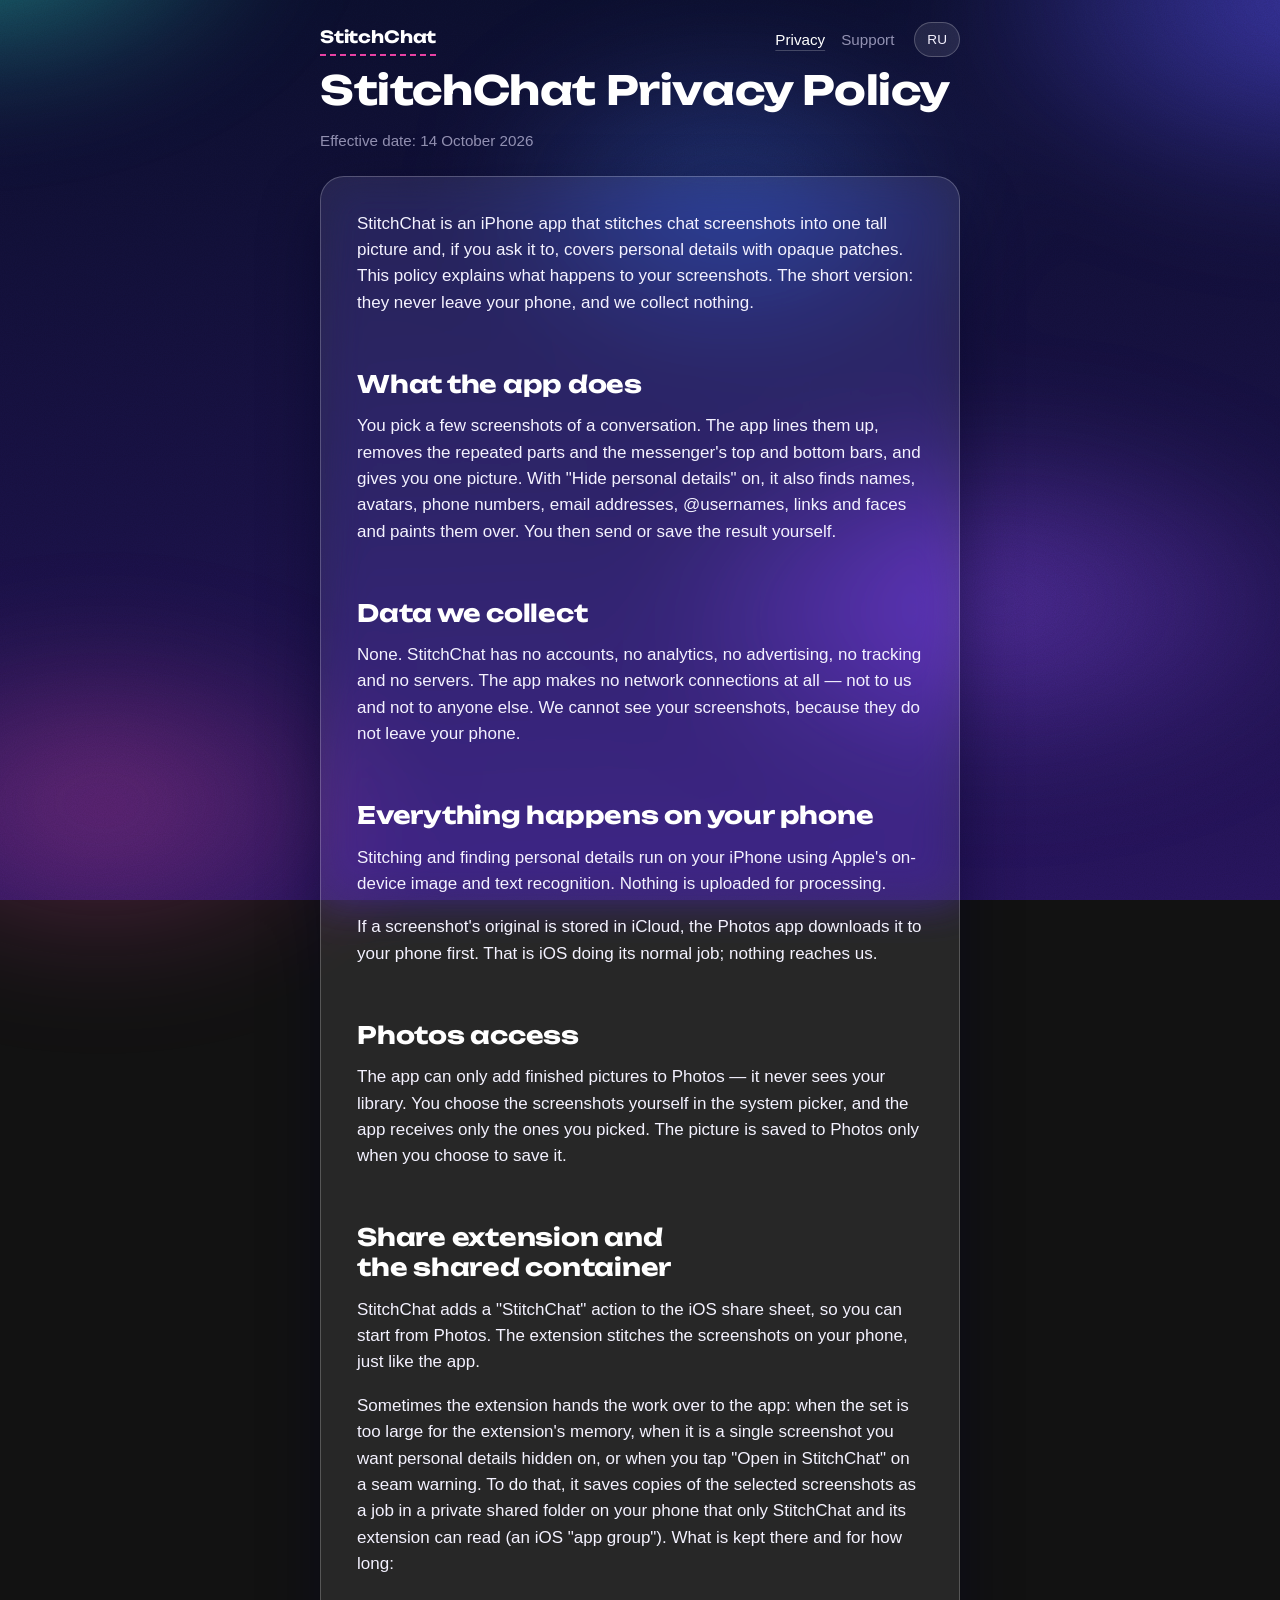
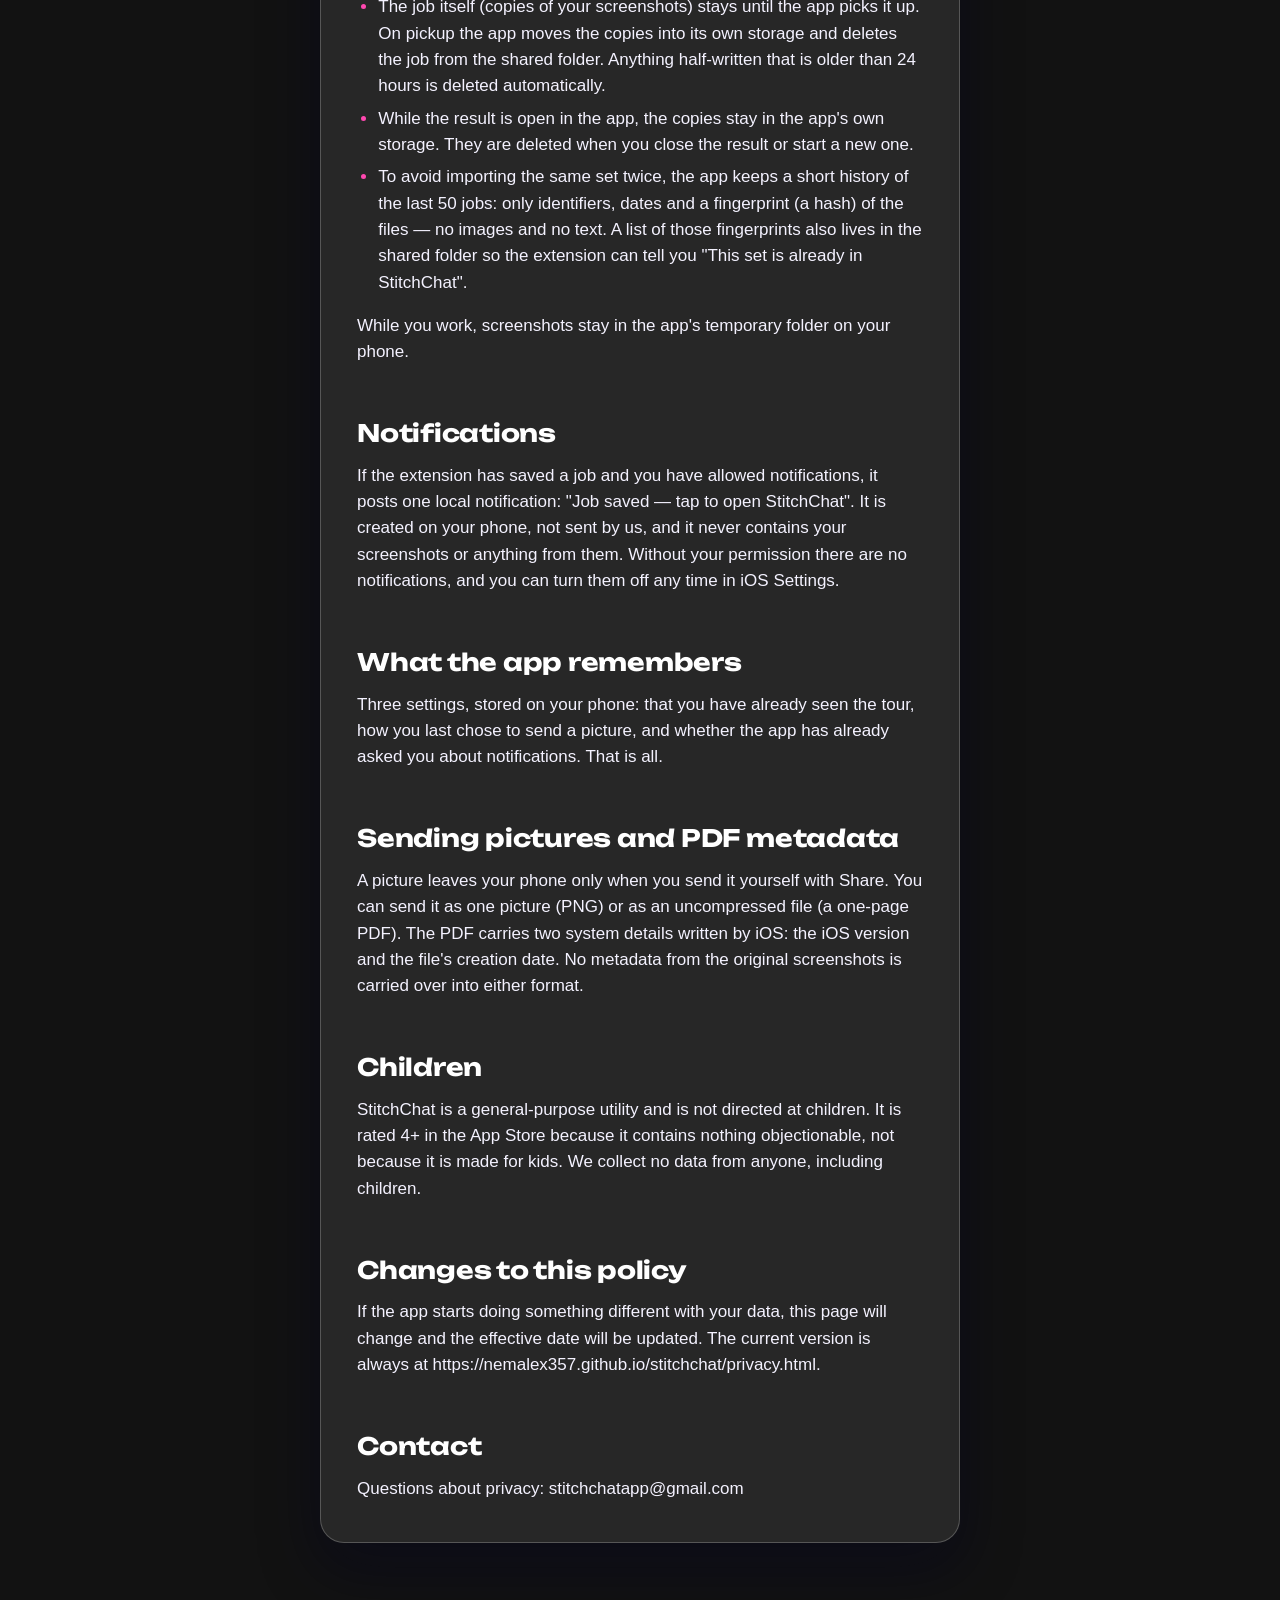
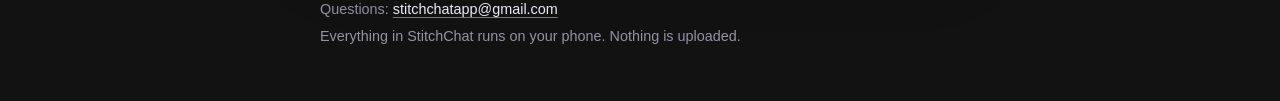
==== stitchchat/privacy.html @ 791479d6 "stitchchat: privacy and support (14 October 2026)" ====
<!doctype html>
<html lang="en">
<head>
<meta charset="utf-8">
<meta name="viewport" content="width=device-width, initial-scale=1">
<title>StitchChat Privacy Policy</title>
<meta name="description" content="StitchChat privacy policy: screenshots never leave your phone, and the app collects no data.">
<link rel="preconnect" href="https://fonts.googleapis.com">
<link rel="preconnect" href="https://fonts.gstatic.com" crossorigin>
<link href="https://fonts.googleapis.com/css2?family=Unbounded:wght@700&display=swap" rel="stylesheet">
<link rel="stylesheet" href="style.css">
<link rel="alternate" hreflang="ru" href="privacy.ru.html">
</head>
<body>
<div class="wrap">
<header class="top">
<a class="wordmark" href="index.html">StitchChat</a>
<nav class="nav" aria-label="Site"><a href="privacy.html" aria-current="page">Privacy</a><a href="support.html">Support</a></nav>
<a class="lang" href="privacy.ru.html" lang="ru" title="Русская версия">RU</a>
</header>
<main>
<h1>StitchChat Privacy Policy</h1>
<p class="meta">Effective date: 14 October 2026</p>
<article class="panel">
<p>StitchChat is an iPhone app that stitches chat screenshots into one tall picture and, if you ask it to, covers personal details with opaque patches. This policy explains what happens to your screenshots. The short version: they never leave your phone, and we collect nothing.</p>
<h2>What the app does</h2>
<p>You pick a few screenshots of a conversation. The app lines them up, removes the repeated parts and the messenger's top and bottom bars, and gives you one picture. With "Hide personal details" on, it also finds names, avatars, phone numbers, email addresses, @usernames, links and faces and paints them over. You then send or save the result yourself.</p>
<h2>Data we collect</h2>
<p>None. StitchChat has no accounts, no analytics, no advertising, no tracking and no servers. The app makes no network connections at all — not to us and not to anyone else. We cannot see your screenshots, because they do not leave your phone.</p>
<h2>Everything happens on your phone</h2>
<p>Stitching and finding personal details run on your iPhone using Apple's on-device image and text recognition. Nothing is uploaded for processing.</p>
<p>If a screenshot's original is stored in iCloud, the Photos app downloads it to your phone first. That is iOS doing its normal job; nothing reaches us.</p>
<h2>Photos access</h2>
<p>The app can only add finished pictures to Photos — it never sees your library. You choose the screenshots yourself in the system picker, and the app receives only the ones you picked. The picture is saved to Photos only when you choose to save it.</p>
<h2>Share extension and the shared container</h2>
<p>StitchChat adds a "StitchChat" action to the iOS share sheet, so you can start from Photos. The extension stitches the screenshots on your phone, just like the app.</p>
<p>Sometimes the extension hands the work over to the app: when the set is too large for the extension's memory, when it is a single screenshot you want personal details hidden on, or when you tap "Open in StitchChat" on a seam warning. To do that, it saves copies of the selected screenshots as a job in a private shared folder on your phone that only StitchChat and its extension can read (an iOS "app group"). What is kept there and for how long:</p>
<ul><li>The job itself (copies of your screenshots) stays until the app picks it up. On pickup the app moves the copies into its own storage and deletes the job from the shared folder. Anything half-written that is older than 24 hours is deleted automatically.</li><li>While the result is open in the app, the copies stay in the app's own storage. They are deleted when you close the result or start a new one.</li><li>To avoid importing the same set twice, the app keeps a short history of the last 50 jobs: only identifiers, dates and a fingerprint (a hash) of the files — no images and no text. A list of those fingerprints also lives in the shared folder so the extension can tell you "This set is already in StitchChat".</li></ul>
<p>While you work, screenshots stay in the app's temporary folder on your phone.</p>
<h2>Notifications</h2>
<p>If the extension has saved a job and you have allowed notifications, it posts one local notification: "Job saved — tap to open StitchChat". It is created on your phone, not sent by us, and it never contains your screenshots or anything from them. Without your permission there are no notifications, and you can turn them off any time in iOS Settings.</p>
<h2>What the app remembers</h2>
<p>Three settings, stored on your phone: that you have already seen the tour, how you last chose to send a picture, and whether the app has already asked you about notifications. That is all.</p>
<h2>Sending pictures and PDF metadata</h2>
<p>A picture leaves your phone only when you send it yourself with Share. You can send it as one picture (PNG) or as an uncompressed file (a one-page PDF). The PDF carries two system details written by iOS: the iOS version and the file's creation date. No metadata from the original screenshots is carried over into either format.</p>
<h2>Children</h2>
<p>StitchChat is a general-purpose utility and is not directed at children. It is rated 4+ in the App Store because it contains nothing objectionable, not because it is made for kids. We collect no data from anyone, including children.</p>
<h2>Changes to this policy</h2>
<p>If the app starts doing something different with your data, this page will change and the effective date will be updated. The current version is always at https://nemalex357.github.io/stitchchat/privacy.html.</p>
<h2>Contact</h2>
<p>Questions about privacy: stitchchatapp@gmail.com</p>
</article>
</main>
<footer><p>Questions: <a href="mailto:stitchchatapp@gmail.com">stitchchatapp@gmail.com</a></p><p>Everything in StitchChat runs on your phone. Nothing is uploaded.</p></footer>
</div>
</body>
</html>
---- stitchchat/style.css ----
/* StitchChat — site styles. Passport: docs/design/brand.md («Аврора»). No scripts, no requests except Google Fonts. */
:root {
  --sky-0: #0B0E2B;
  --sky-1: #171040;
  --sky-2: #251357;
  --ink: #F4F2FF;
  --ink-2: rgba(228, 224, 255, .62);
  --title: #FFFFFF;
  --cream: #FFF4EE;
  --cream-ink: #43217A;
  --stitch: #FF48B0;
  --glass: rgba(255, 255, 255, .09);
  --glass-edge: rgba(255, 255, 255, .22);
  --r-dock: 24px;
  --r-button: 17px;
  --gutter: 16px;
  --measure: 42rem;
  color-scheme: dark;
}

* { box-sizing: border-box; }

html { -webkit-text-size-adjust: 100%; }

body {
  margin: 0;
  min-height: 100vh;
  background: linear-gradient(178deg, var(--sky-0) 0%, var(--sky-1) 55%, var(--sky-2) 100%) fixed;
  color: var(--ink);
  font-family: -apple-system, BlinkMacSystemFont, "SF Pro Text", "Helvetica Neue", Helvetica, Arial, sans-serif;
  font-size: 1.0625rem;
  line-height: 1.55;
  overflow-x: hidden;
  position: relative;
  -webkit-font-smoothing: antialiased;
}

/* Aurora: blurred glows and film grain behind everything. Static — nothing animates. */
body::before {
  content: "";
  position: fixed;
  inset: -20vh -20vw;
  z-index: -2;
  pointer-events: none;
  background:
    radial-gradient(38vw 30vh at 12% 8%,  rgba(45, 212, 191, .55), transparent 70%),
    radial-gradient(44vw 36vh at 88% 14%, rgba(94, 84, 255, .55), transparent 70%),
    radial-gradient(40vw 30vh at 70% 62%, rgba(150, 80, 255, .40), transparent 70%),
    radial-gradient(34vw 28vh at 20% 78%, rgba(240, 80, 180, .32), transparent 70%),
    radial-gradient(30vw 26vh at 55% 30%, rgba(70, 130, 255, .32), transparent 70%);
  filter: blur(52px);
}
body::after {
  content: "";
  position: fixed;
  inset: 0;
  z-index: -1;
  pointer-events: none;
  opacity: .16;
  mix-blend-mode: overlay;
  background-image: url("data:image/svg+xml;utf8,<svg xmlns='http://www.w3.org/2000/svg' width='160' height='160'><filter id='n'><feTurbulence type='fractalNoise' baseFrequency='.9' numOctaves='2' stitchTiles='stitch'/><feColorMatrix values='0 0 0 0 1 0 0 0 0 1 0 0 0 0 1 0 0 0 .9 0'/></filter><rect width='160' height='160' filter='url(%23n)'/></svg>");
  background-size: 160px 160px;
}

a { color: var(--cream); text-decoration-color: rgba(255, 244, 238, .45); text-underline-offset: .18em; }
a:hover { text-decoration-color: var(--cream); }
a:focus-visible, .button:focus-visible {
  outline: 2px solid var(--cream);
  outline-offset: 3px;
  border-radius: 4px;
}

h1, h2, h3, .wordmark {
  font-family: "Unbounded", -apple-system, "SF Pro Display", Helvetica, Arial, sans-serif;
  font-weight: 700;
  color: var(--title);
  letter-spacing: -.01em;
  text-wrap: balance;
}
h1 { font-size: clamp(1.6rem, 1.1rem + 2.6vw, 2.5rem); line-height: 1.15; margin: 0 0 .5em; }
h2 { font-size: clamp(1.15rem, 1rem + 1vw, 1.5rem); line-height: 1.25; margin: 2.2em 0 .6em; }
h3 { font-size: 1.05rem; line-height: 1.3; margin: 1.8em 0 .5em; }
p, ul { margin: 0 0 1em; }
ul { padding-left: 1.25em; }
li { margin: .35em 0; }
li::marker { color: var(--stitch); }
code {
  font-family: "SF Mono", ui-monospace, Menlo, Consolas, monospace;
  font-size: .92em;
  background: var(--glass);
  border: 1px solid var(--glass-edge);
  border-radius: 6px;
  padding: .05em .35em;
}
strong { color: var(--title); }

.wrap {
  max-width: var(--measure);
  margin: 0 auto;
  padding: 0 var(--gutter);
}

/* Header: wordmark with the stitch, navigation, language link. */
.top {
  display: flex;
  flex-wrap: wrap;
  align-items: center;
  gap: 12px 20px;
  padding: 22px 0 10px;
}
.wordmark {
  font-size: 1.05rem;
  text-decoration: none;
  color: var(--title);
  position: relative;
  padding-bottom: 6px;
}
.wordmark::after {
  /* The stitch: a short dashed line in the patch colour — the only place fuchsia is used. */
  content: "";
  position: absolute;
  left: 0; right: 0; bottom: 0;
  border-top: 2px dashed var(--stitch);
  opacity: .9;
}
.nav { display: flex; gap: 16px; flex-wrap: wrap; margin-left: auto; }
.nav a { color: var(--ink-2); text-decoration: none; font-size: .95rem; }
.nav a:hover, .nav a[aria-current="page"] { color: var(--title); }
.nav a[aria-current="page"] { text-decoration: underline; text-decoration-color: var(--glass-edge); text-underline-offset: .3em; }
.lang {
  font-size: .85rem;
  color: var(--ink);
  text-decoration: none;
  padding: 6px 12px;
  border: 1px solid var(--glass-edge);
  background: var(--glass);
  border-radius: 999px;
}
.lang:hover { color: var(--title); border-color: rgba(255, 255, 255, .4); }

/* Content panel: glass under long small text (passport: no glow under text without glass). */
.panel {
  background: var(--glass);
  border: 1px solid var(--glass-edge);
  border-radius: var(--r-dock);
  padding: 22px 18px 26px;
  margin: 18px 0 40px;
  backdrop-filter: blur(22px) saturate(1.5);
  -webkit-backdrop-filter: blur(22px) saturate(1.5);
  box-shadow: 0 24px 60px rgba(5, 4, 30, .45);
}
@media (min-width: 600px) { .panel { padding: 34px 36px 40px; } }
.panel > :first-child { margin-top: 0; }
.panel > :last-child { margin-bottom: 0; }

.meta { color: var(--ink-2); font-size: .95rem; margin: -.25em 0 1.5em; }
.lede { font-size: 1.15rem; line-height: 1.5; color: var(--ink); }

/* Buttons: cream action, 54 pt, radius 17. */
.button {
  display: inline-flex;
  align-items: center;
  justify-content: center;
  min-height: 54px;
  padding: 0 26px;
  border-radius: var(--r-button);
  background: var(--cream);
  color: var(--cream-ink);
  font-weight: 600;
  text-decoration: none;
  transition: transform .15s ease;
}
.button:active { transform: scale(.96); }
.button.ghost {
  background: var(--glass);
  border: 1px solid var(--glass-edge);
  color: var(--ink);
}
.actions { display: flex; flex-wrap: wrap; gap: 12px; margin: 1.6em 0 0; }

/* Index page. */
.hero { padding: 56px 0 24px; }
.hero h1 { font-size: clamp(1.9rem, 1.2rem + 4vw, 3.2rem); margin-bottom: .45em; }
.hero p { font-size: 1.15rem; max-width: 34rem; }
.three { list-style: none; padding: 0; margin: 2.2em 0 0; display: grid; gap: 12px; }
.three li {
  margin: 0;
  padding: 16px 18px;
  background: var(--glass);
  border: 1px solid var(--glass-edge);
  border-radius: 18px;
  backdrop-filter: blur(20px) saturate(1.5);
  -webkit-backdrop-filter: blur(20px) saturate(1.5);
}
.three b { display: block; color: var(--title); margin-bottom: 2px; }
.store { margin-top: 2.4em; color: var(--ink-2); font-size: .95rem; }
.store .button { margin-right: 12px; }

footer {
  color: var(--ink-2);
  font-size: .9rem;
  padding: 10px 0 48px;
}
footer a { color: var(--ink); }
footer p { margin: .35em 0; }

@media (prefers-reduced-motion: reduce) {
  .button { transition: none; }
}
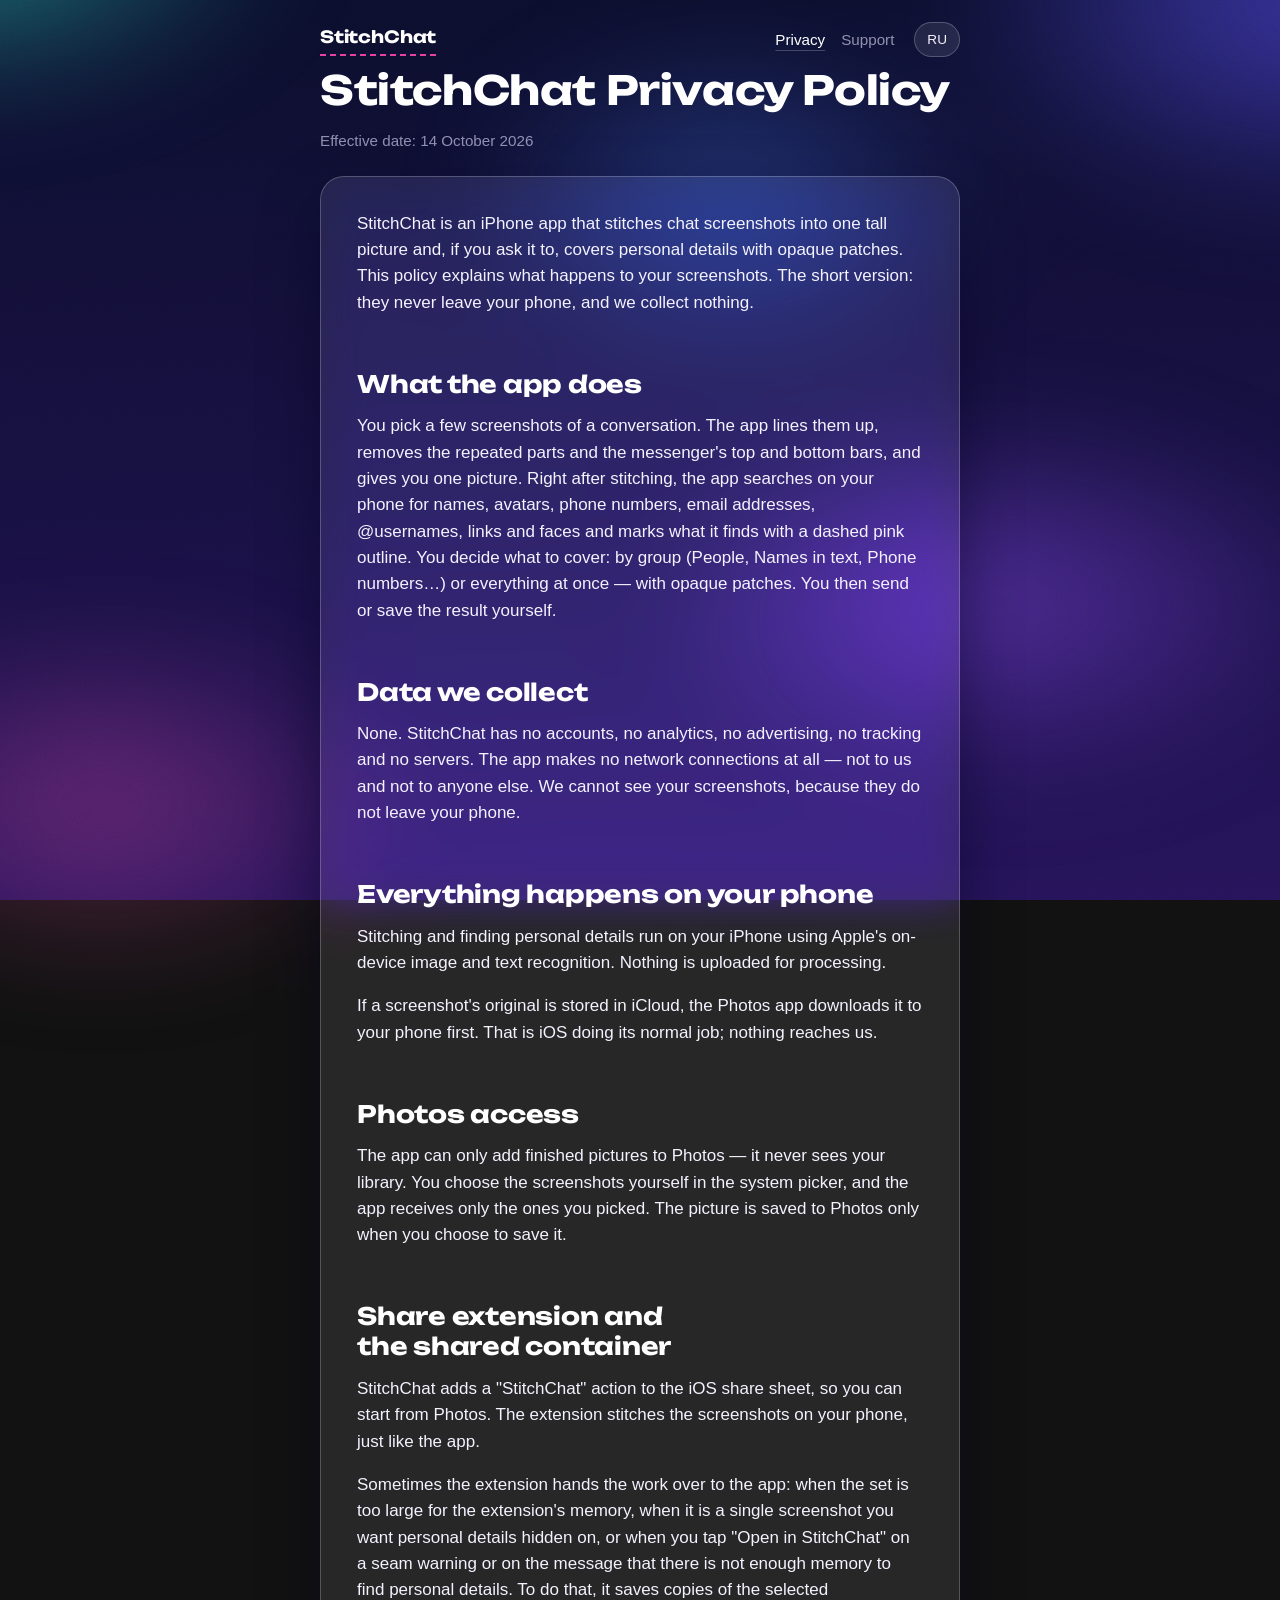
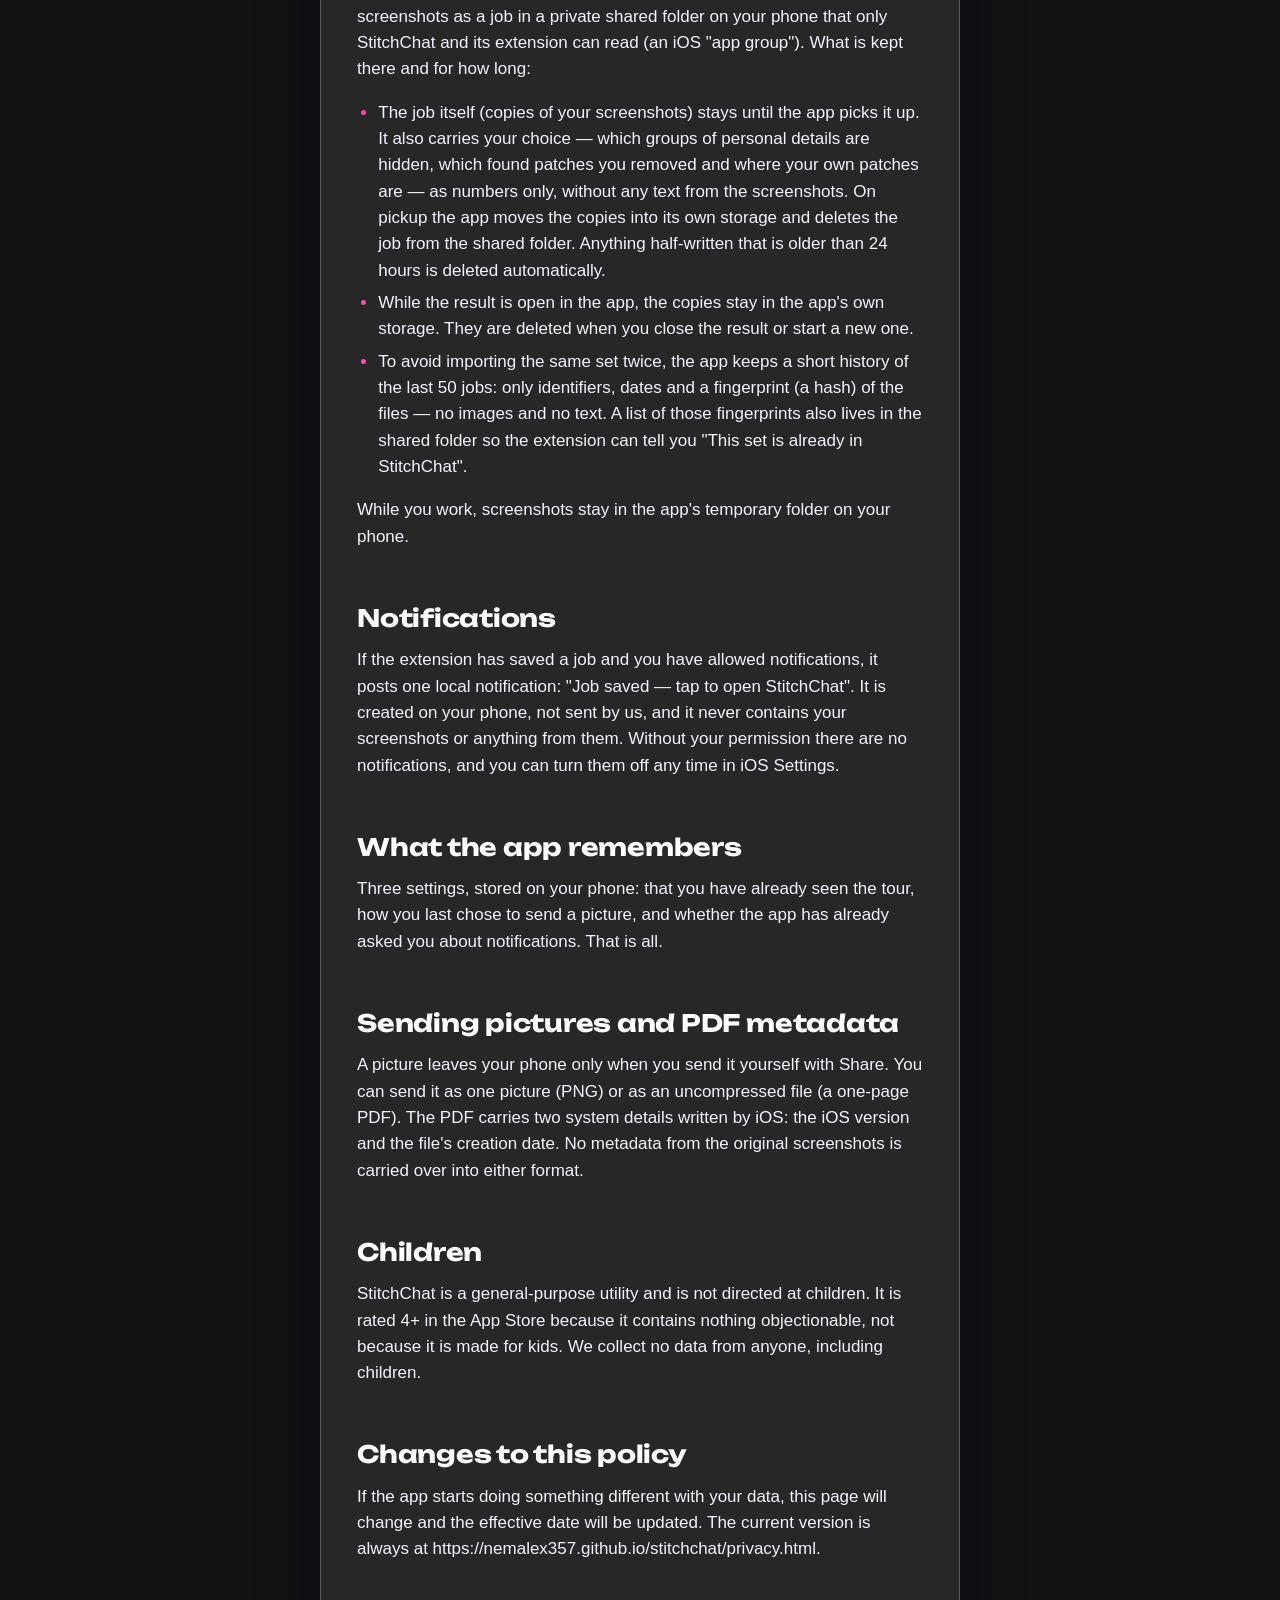
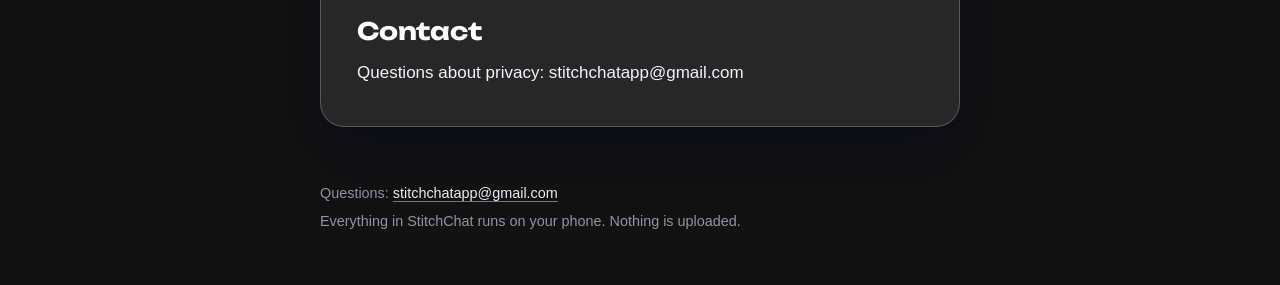
==== commit 7dfb846d: "stitchchat: privacy and support (14 October 2026)" ====
--- a/stitchchat/privacy.html
+++ b/stitchchat/privacy.html
@@ -24,7 +24,7 @@
 <article class="panel">
 <p>StitchChat is an iPhone app that stitches chat screenshots into one tall picture and, if you ask it to, covers personal details with opaque patches. This policy explains what happens to your screenshots. The short version: they never leave your phone, and we collect nothing.</p>
 <h2>What the app does</h2>
-<p>You pick a few screenshots of a conversation. The app lines them up, removes the repeated parts and the messenger's top and bottom bars, and gives you one picture. With "Hide personal details" on, it also finds names, avatars, phone numbers, email addresses, @usernames, links and faces and paints them over. You then send or save the result yourself.</p>
+<p>You pick a few screenshots of a conversation. The app lines them up, removes the repeated parts and the messenger's top and bottom bars, and gives you one picture. Right after stitching, the app searches on your phone for names, avatars, phone numbers, email addresses, @usernames, links and faces and marks what it finds with a dashed pink outline. You decide what to cover: by group (People, Names in text, Phone numbers…) or everything at once — with opaque patches. You then send or save the result yourself.</p>
 <h2>Data we collect</h2>
 <p>None. StitchChat has no accounts, no analytics, no advertising, no tracking and no servers. The app makes no network connections at all — not to us and not to anyone else. We cannot see your screenshots, because they do not leave your phone.</p>
 <h2>Everything happens on your phone</h2>
@@ -34,8 +34,8 @@
 <p>The app can only add finished pictures to Photos — it never sees your library. You choose the screenshots yourself in the system picker, and the app receives only the ones you picked. The picture is saved to Photos only when you choose to save it.</p>
 <h2>Share extension and the shared container</h2>
 <p>StitchChat adds a "StitchChat" action to the iOS share sheet, so you can start from Photos. The extension stitches the screenshots on your phone, just like the app.</p>
-<p>Sometimes the extension hands the work over to the app: when the set is too large for the extension's memory, when it is a single screenshot you want personal details hidden on, or when you tap "Open in StitchChat" on a seam warning. To do that, it saves copies of the selected screenshots as a job in a private shared folder on your phone that only StitchChat and its extension can read (an iOS "app group"). What is kept there and for how long:</p>
-<ul><li>The job itself (copies of your screenshots) stays until the app picks it up. On pickup the app moves the copies into its own storage and deletes the job from the shared folder. Anything half-written that is older than 24 hours is deleted automatically.</li><li>While the result is open in the app, the copies stay in the app's own storage. They are deleted when you close the result or start a new one.</li><li>To avoid importing the same set twice, the app keeps a short history of the last 50 jobs: only identifiers, dates and a fingerprint (a hash) of the files — no images and no text. A list of those fingerprints also lives in the shared folder so the extension can tell you "This set is already in StitchChat".</li></ul>
+<p>Sometimes the extension hands the work over to the app: when the set is too large for the extension's memory, when it is a single screenshot you want personal details hidden on, or when you tap "Open in StitchChat" on a seam warning or on the message that there is not enough memory to find personal details. To do that, it saves copies of the selected screenshots as a job in a private shared folder on your phone that only StitchChat and its extension can read (an iOS "app group"). What is kept there and for how long:</p>
+<ul><li>The job itself (copies of your screenshots) stays until the app picks it up. It also carries your choice — which groups of personal details are hidden, which found patches you removed and where your own patches are — as numbers only, without any text from the screenshots. On pickup the app moves the copies into its own storage and deletes the job from the shared folder. Anything half-written that is older than 24 hours is deleted automatically.</li><li>While the result is open in the app, the copies stay in the app's own storage. They are deleted when you close the result or start a new one.</li><li>To avoid importing the same set twice, the app keeps a short history of the last 50 jobs: only identifiers, dates and a fingerprint (a hash) of the files — no images and no text. A list of those fingerprints also lives in the shared folder so the extension can tell you "This set is already in StitchChat".</li></ul>
 <p>While you work, screenshots stay in the app's temporary folder on your phone.</p>
 <h2>Notifications</h2>
 <p>If the extension has saved a job and you have allowed notifications, it posts one local notification: "Job saved — tap to open StitchChat". It is created on your phone, not sent by us, and it never contains your screenshots or anything from them. Without your permission there are no notifications, and you can turn them off any time in iOS Settings.</p>
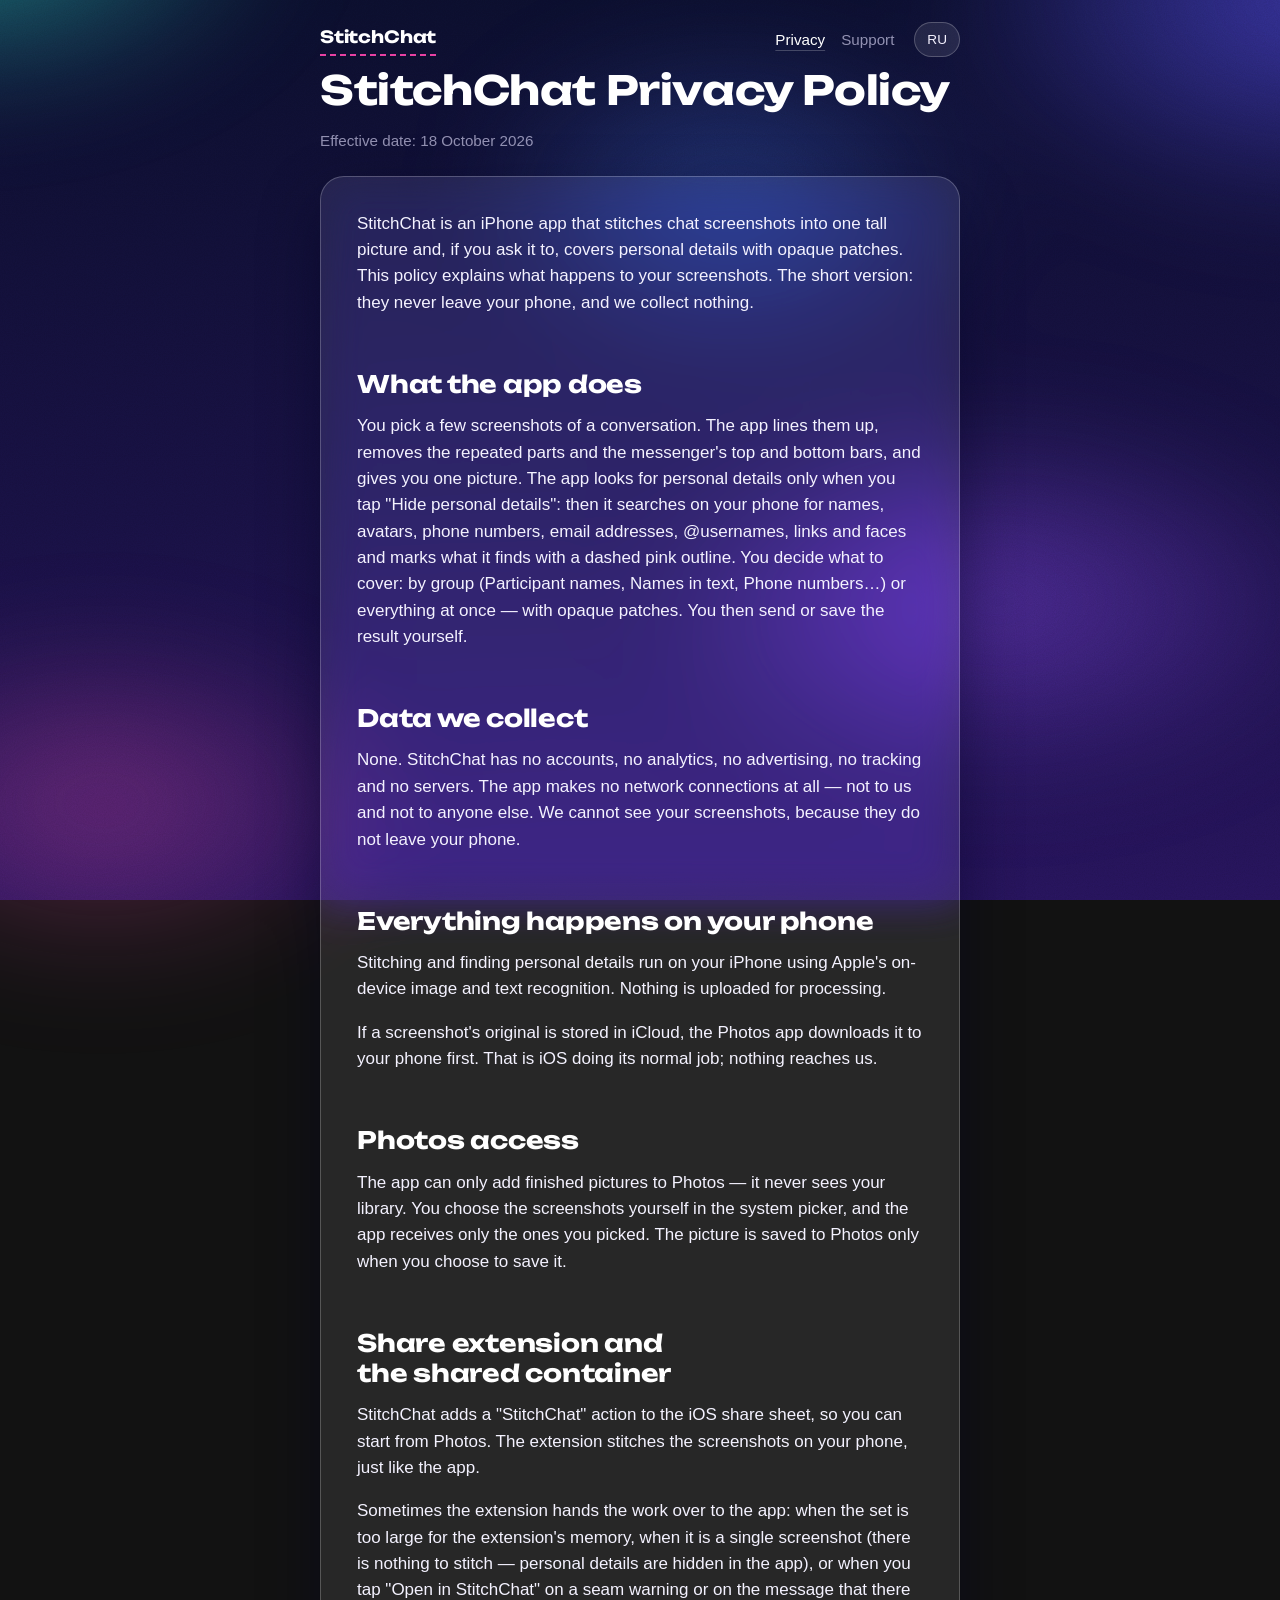
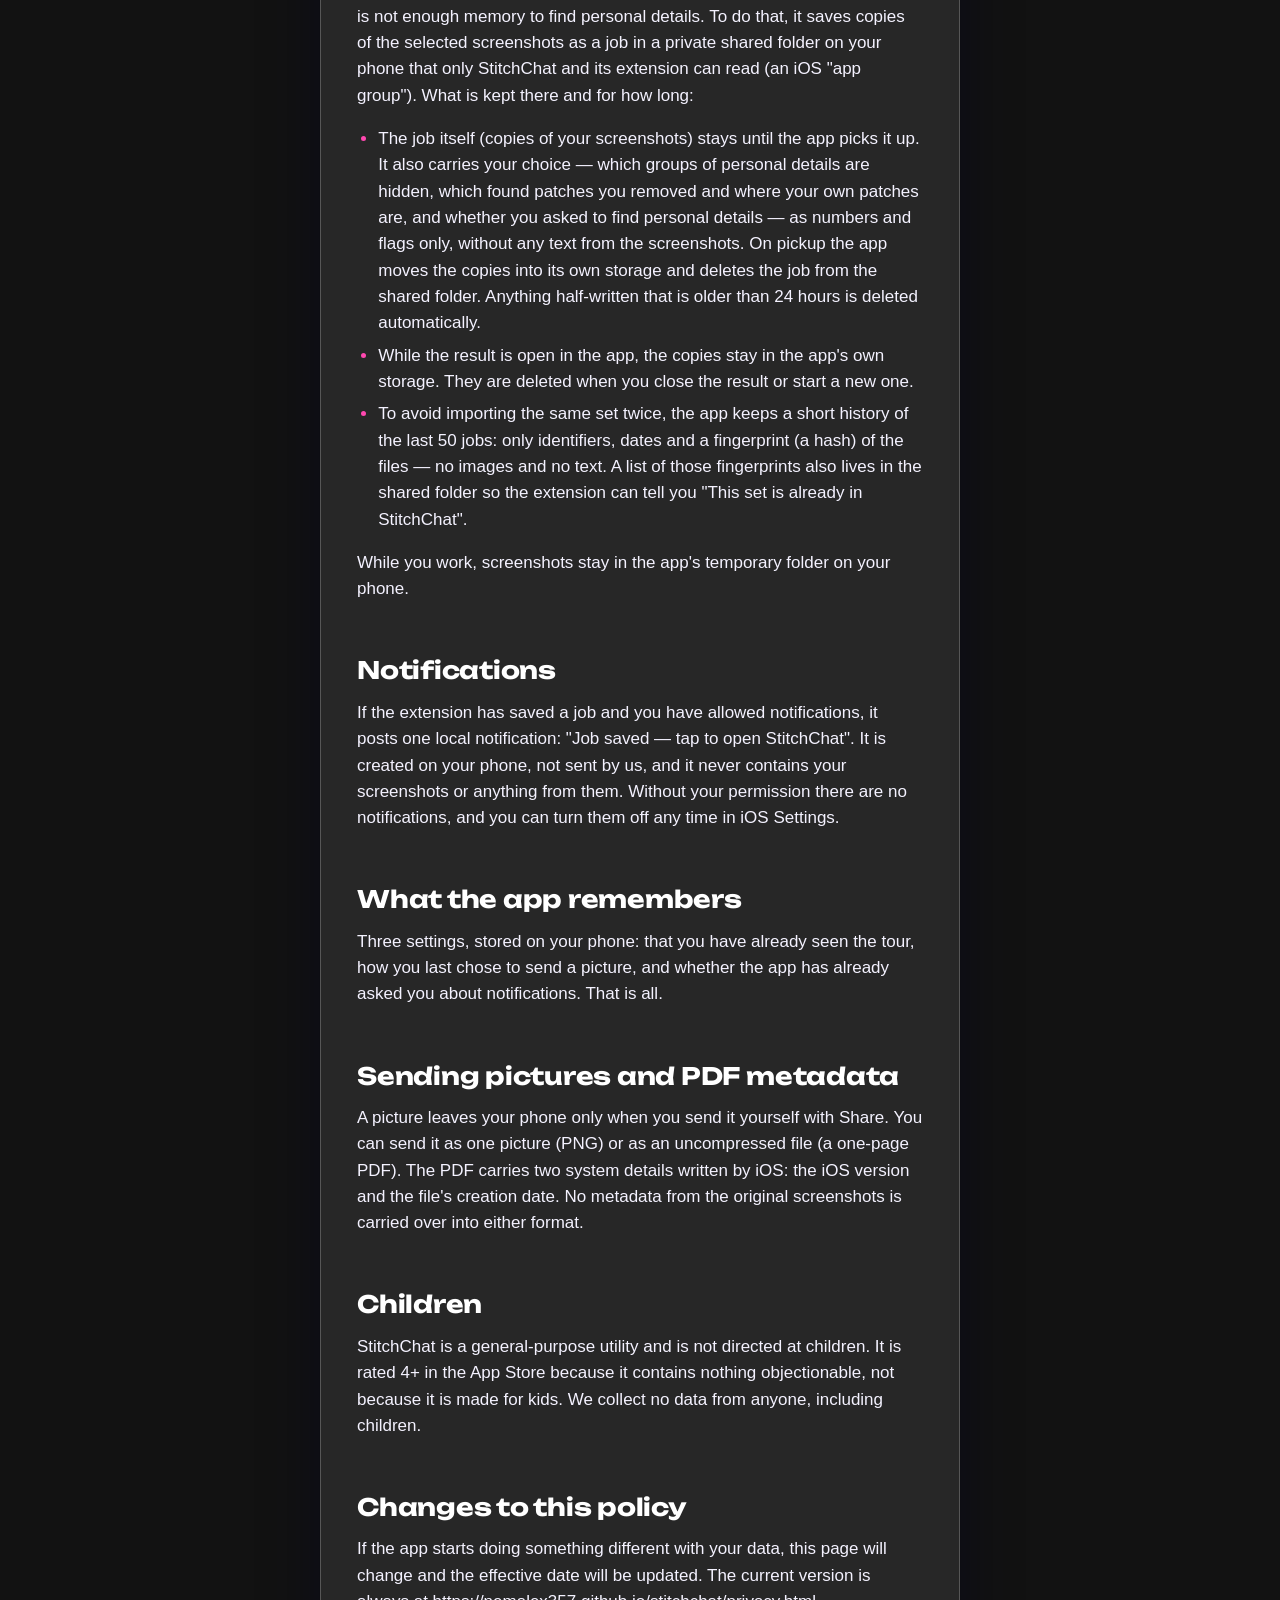
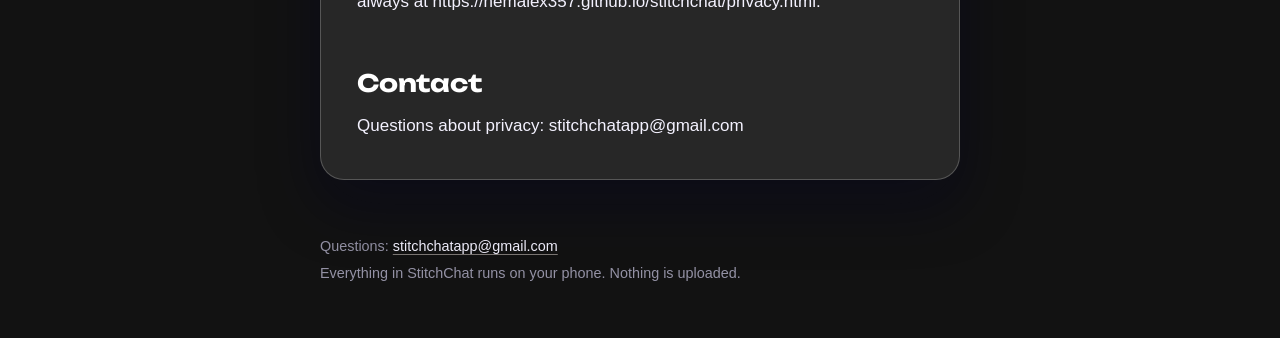
==== commit bb619cf3: "stitchchat: privacy and support (18 October 2026)" ====
--- a/stitchchat/privacy.html
+++ b/stitchchat/privacy.html
@@ -20,11 +20,11 @@
 </header>
 <main>
 <h1>StitchChat Privacy Policy</h1>
-<p class="meta">Effective date: 14 October 2026</p>
+<p class="meta">Effective date: 18 October 2026</p>
 <article class="panel">
 <p>StitchChat is an iPhone app that stitches chat screenshots into one tall picture and, if you ask it to, covers personal details with opaque patches. This policy explains what happens to your screenshots. The short version: they never leave your phone, and we collect nothing.</p>
 <h2>What the app does</h2>
-<p>You pick a few screenshots of a conversation. The app lines them up, removes the repeated parts and the messenger's top and bottom bars, and gives you one picture. Right after stitching, the app searches on your phone for names, avatars, phone numbers, email addresses, @usernames, links and faces and marks what it finds with a dashed pink outline. You decide what to cover: by group (People, Names in text, Phone numbers…) or everything at once — with opaque patches. You then send or save the result yourself.</p>
+<p>You pick a few screenshots of a conversation. The app lines them up, removes the repeated parts and the messenger's top and bottom bars, and gives you one picture. The app looks for personal details only when you tap "Hide personal details": then it searches on your phone for names, avatars, phone numbers, email addresses, @usernames, links and faces and marks what it finds with a dashed pink outline. You decide what to cover: by group (Participant names, Names in text, Phone numbers…) or everything at once — with opaque patches. You then send or save the result yourself.</p>
 <h2>Data we collect</h2>
 <p>None. StitchChat has no accounts, no analytics, no advertising, no tracking and no servers. The app makes no network connections at all — not to us and not to anyone else. We cannot see your screenshots, because they do not leave your phone.</p>
 <h2>Everything happens on your phone</h2>
@@ -34,8 +34,8 @@
 <p>The app can only add finished pictures to Photos — it never sees your library. You choose the screenshots yourself in the system picker, and the app receives only the ones you picked. The picture is saved to Photos only when you choose to save it.</p>
 <h2>Share extension and the shared container</h2>
 <p>StitchChat adds a "StitchChat" action to the iOS share sheet, so you can start from Photos. The extension stitches the screenshots on your phone, just like the app.</p>
-<p>Sometimes the extension hands the work over to the app: when the set is too large for the extension's memory, when it is a single screenshot you want personal details hidden on, or when you tap "Open in StitchChat" on a seam warning or on the message that there is not enough memory to find personal details. To do that, it saves copies of the selected screenshots as a job in a private shared folder on your phone that only StitchChat and its extension can read (an iOS "app group"). What is kept there and for how long:</p>
-<ul><li>The job itself (copies of your screenshots) stays until the app picks it up. It also carries your choice — which groups of personal details are hidden, which found patches you removed and where your own patches are — as numbers only, without any text from the screenshots. On pickup the app moves the copies into its own storage and deletes the job from the shared folder. Anything half-written that is older than 24 hours is deleted automatically.</li><li>While the result is open in the app, the copies stay in the app's own storage. They are deleted when you close the result or start a new one.</li><li>To avoid importing the same set twice, the app keeps a short history of the last 50 jobs: only identifiers, dates and a fingerprint (a hash) of the files — no images and no text. A list of those fingerprints also lives in the shared folder so the extension can tell you "This set is already in StitchChat".</li></ul>
+<p>Sometimes the extension hands the work over to the app: when the set is too large for the extension's memory, when it is a single screenshot (there is nothing to stitch — personal details are hidden in the app), or when you tap "Open in StitchChat" on a seam warning or on the message that there is not enough memory to find personal details. To do that, it saves copies of the selected screenshots as a job in a private shared folder on your phone that only StitchChat and its extension can read (an iOS "app group"). What is kept there and for how long:</p>
+<ul><li>The job itself (copies of your screenshots) stays until the app picks it up. It also carries your choice — which groups of personal details are hidden, which found patches you removed and where your own patches are, and whether you asked to find personal details — as numbers and flags only, without any text from the screenshots. On pickup the app moves the copies into its own storage and deletes the job from the shared folder. Anything half-written that is older than 24 hours is deleted automatically.</li><li>While the result is open in the app, the copies stay in the app's own storage. They are deleted when you close the result or start a new one.</li><li>To avoid importing the same set twice, the app keeps a short history of the last 50 jobs: only identifiers, dates and a fingerprint (a hash) of the files — no images and no text. A list of those fingerprints also lives in the shared folder so the extension can tell you "This set is already in StitchChat".</li></ul>
 <p>While you work, screenshots stay in the app's temporary folder on your phone.</p>
 <h2>Notifications</h2>
 <p>If the extension has saved a job and you have allowed notifications, it posts one local notification: "Job saved — tap to open StitchChat". It is created on your phone, not sent by us, and it never contains your screenshots or anything from them. Without your permission there are no notifications, and you can turn them off any time in iOS Settings.</p>
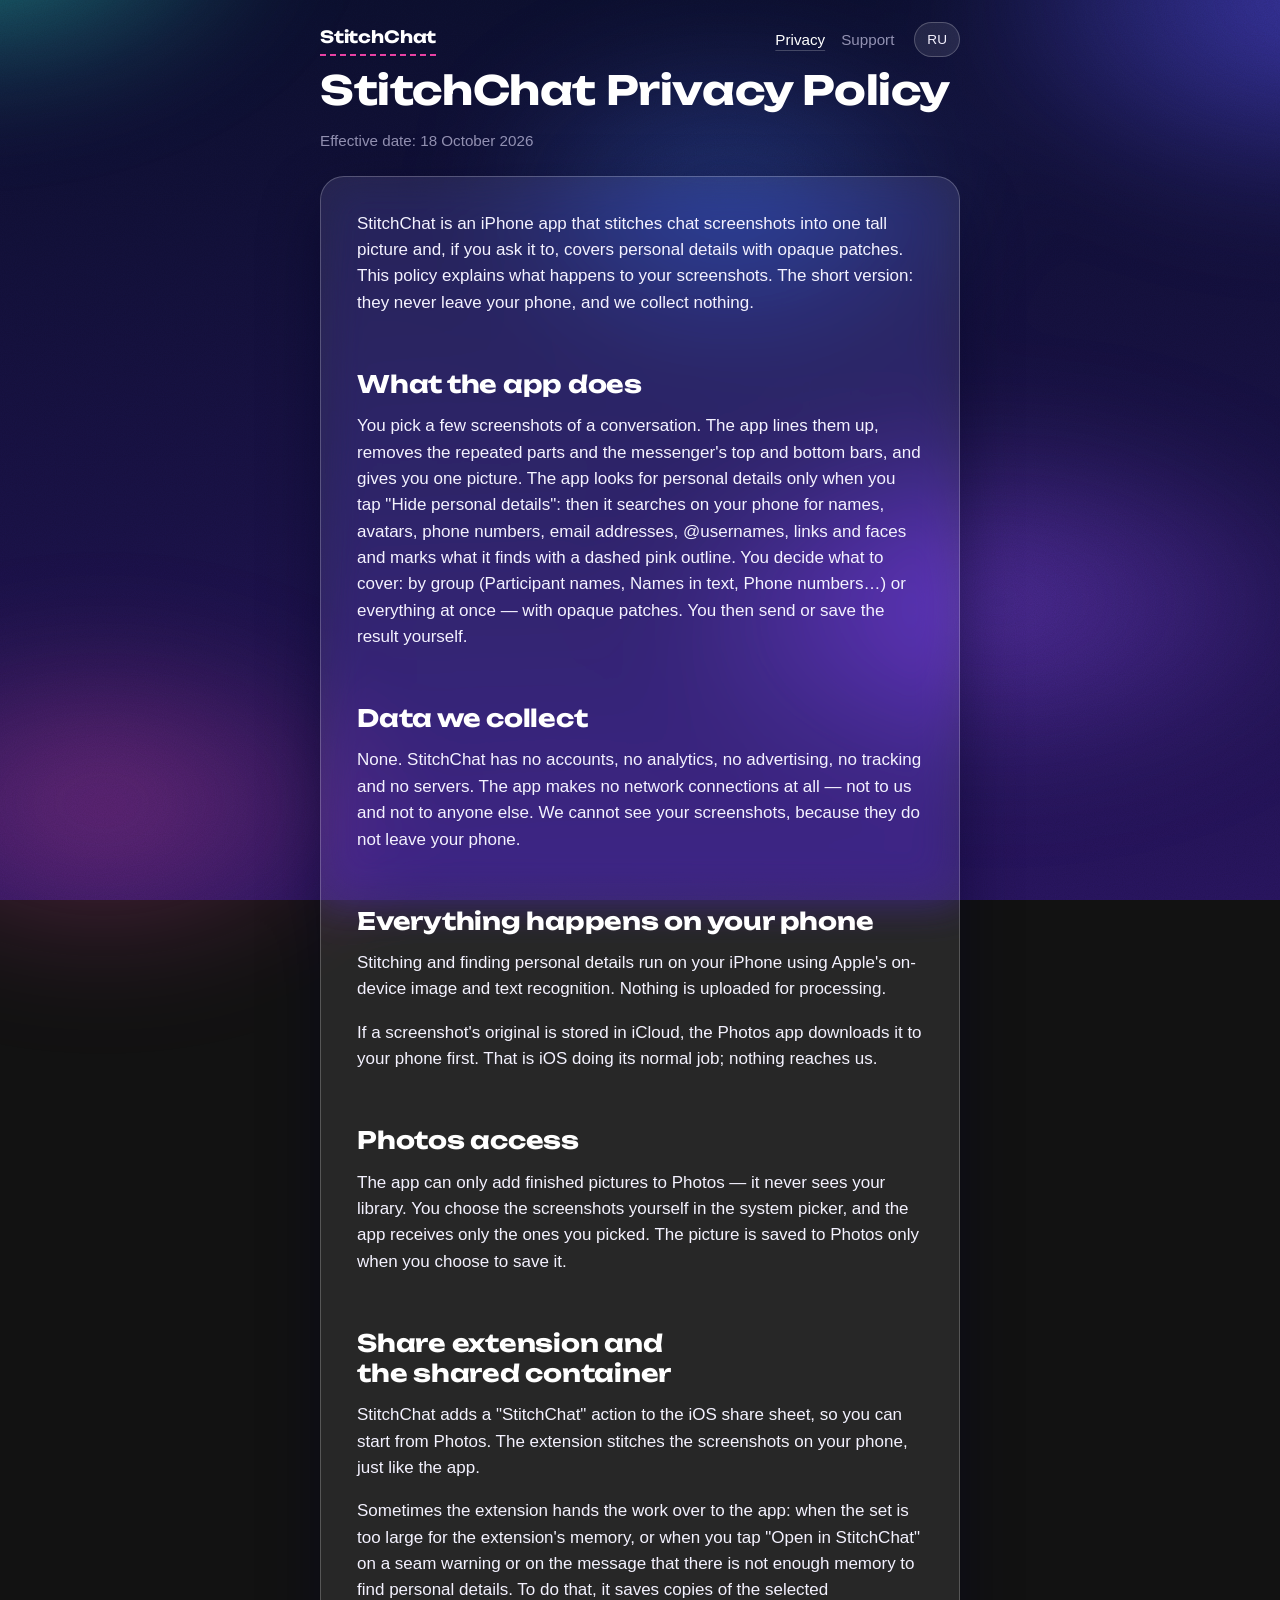
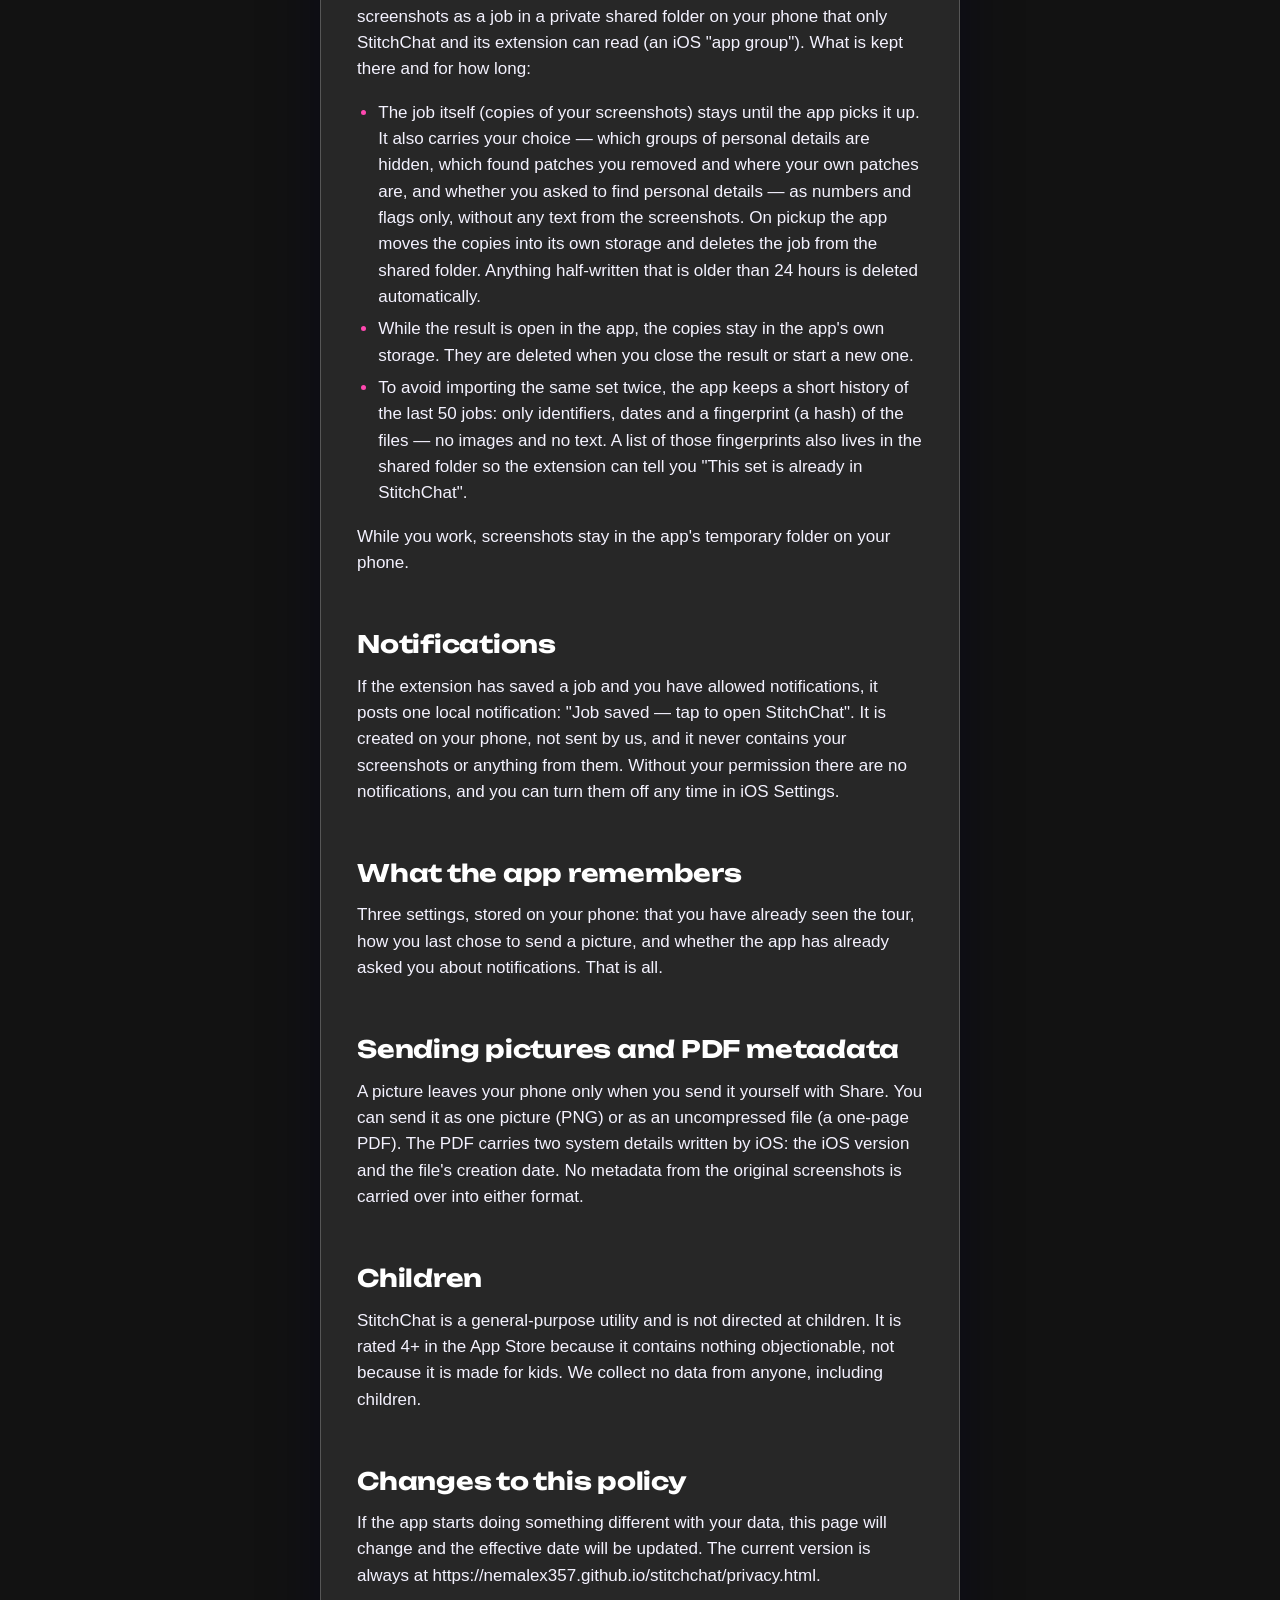
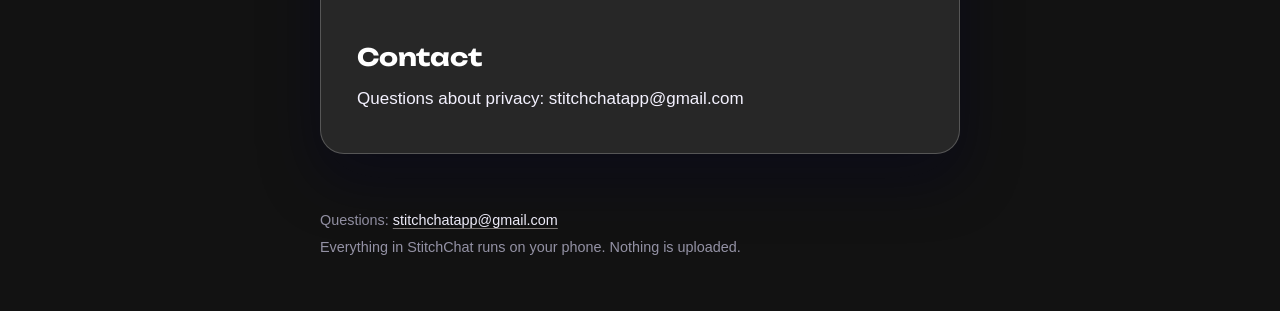
==== commit 4e1c67f3: "stitchchat: privacy and support (18 October 2026)" ====
--- a/stitchchat/privacy.html
+++ b/stitchchat/privacy.html
@@ -34,7 +34,7 @@
 <p>The app can only add finished pictures to Photos — it never sees your library. You choose the screenshots yourself in the system picker, and the app receives only the ones you picked. The picture is saved to Photos only when you choose to save it.</p>
 <h2>Share extension and the shared container</h2>
 <p>StitchChat adds a "StitchChat" action to the iOS share sheet, so you can start from Photos. The extension stitches the screenshots on your phone, just like the app.</p>
-<p>Sometimes the extension hands the work over to the app: when the set is too large for the extension's memory, when it is a single screenshot (there is nothing to stitch — personal details are hidden in the app), or when you tap "Open in StitchChat" on a seam warning or on the message that there is not enough memory to find personal details. To do that, it saves copies of the selected screenshots as a job in a private shared folder on your phone that only StitchChat and its extension can read (an iOS "app group"). What is kept there and for how long:</p>
+<p>Sometimes the extension hands the work over to the app: when the set is too large for the extension's memory, or when you tap "Open in StitchChat" on a seam warning or on the message that there is not enough memory to find personal details. To do that, it saves copies of the selected screenshots as a job in a private shared folder on your phone that only StitchChat and its extension can read (an iOS "app group"). What is kept there and for how long:</p>
 <ul><li>The job itself (copies of your screenshots) stays until the app picks it up. It also carries your choice — which groups of personal details are hidden, which found patches you removed and where your own patches are, and whether you asked to find personal details — as numbers and flags only, without any text from the screenshots. On pickup the app moves the copies into its own storage and deletes the job from the shared folder. Anything half-written that is older than 24 hours is deleted automatically.</li><li>While the result is open in the app, the copies stay in the app's own storage. They are deleted when you close the result or start a new one.</li><li>To avoid importing the same set twice, the app keeps a short history of the last 50 jobs: only identifiers, dates and a fingerprint (a hash) of the files — no images and no text. A list of those fingerprints also lives in the shared folder so the extension can tell you "This set is already in StitchChat".</li></ul>
 <p>While you work, screenshots stay in the app's temporary folder on your phone.</p>
 <h2>Notifications</h2>
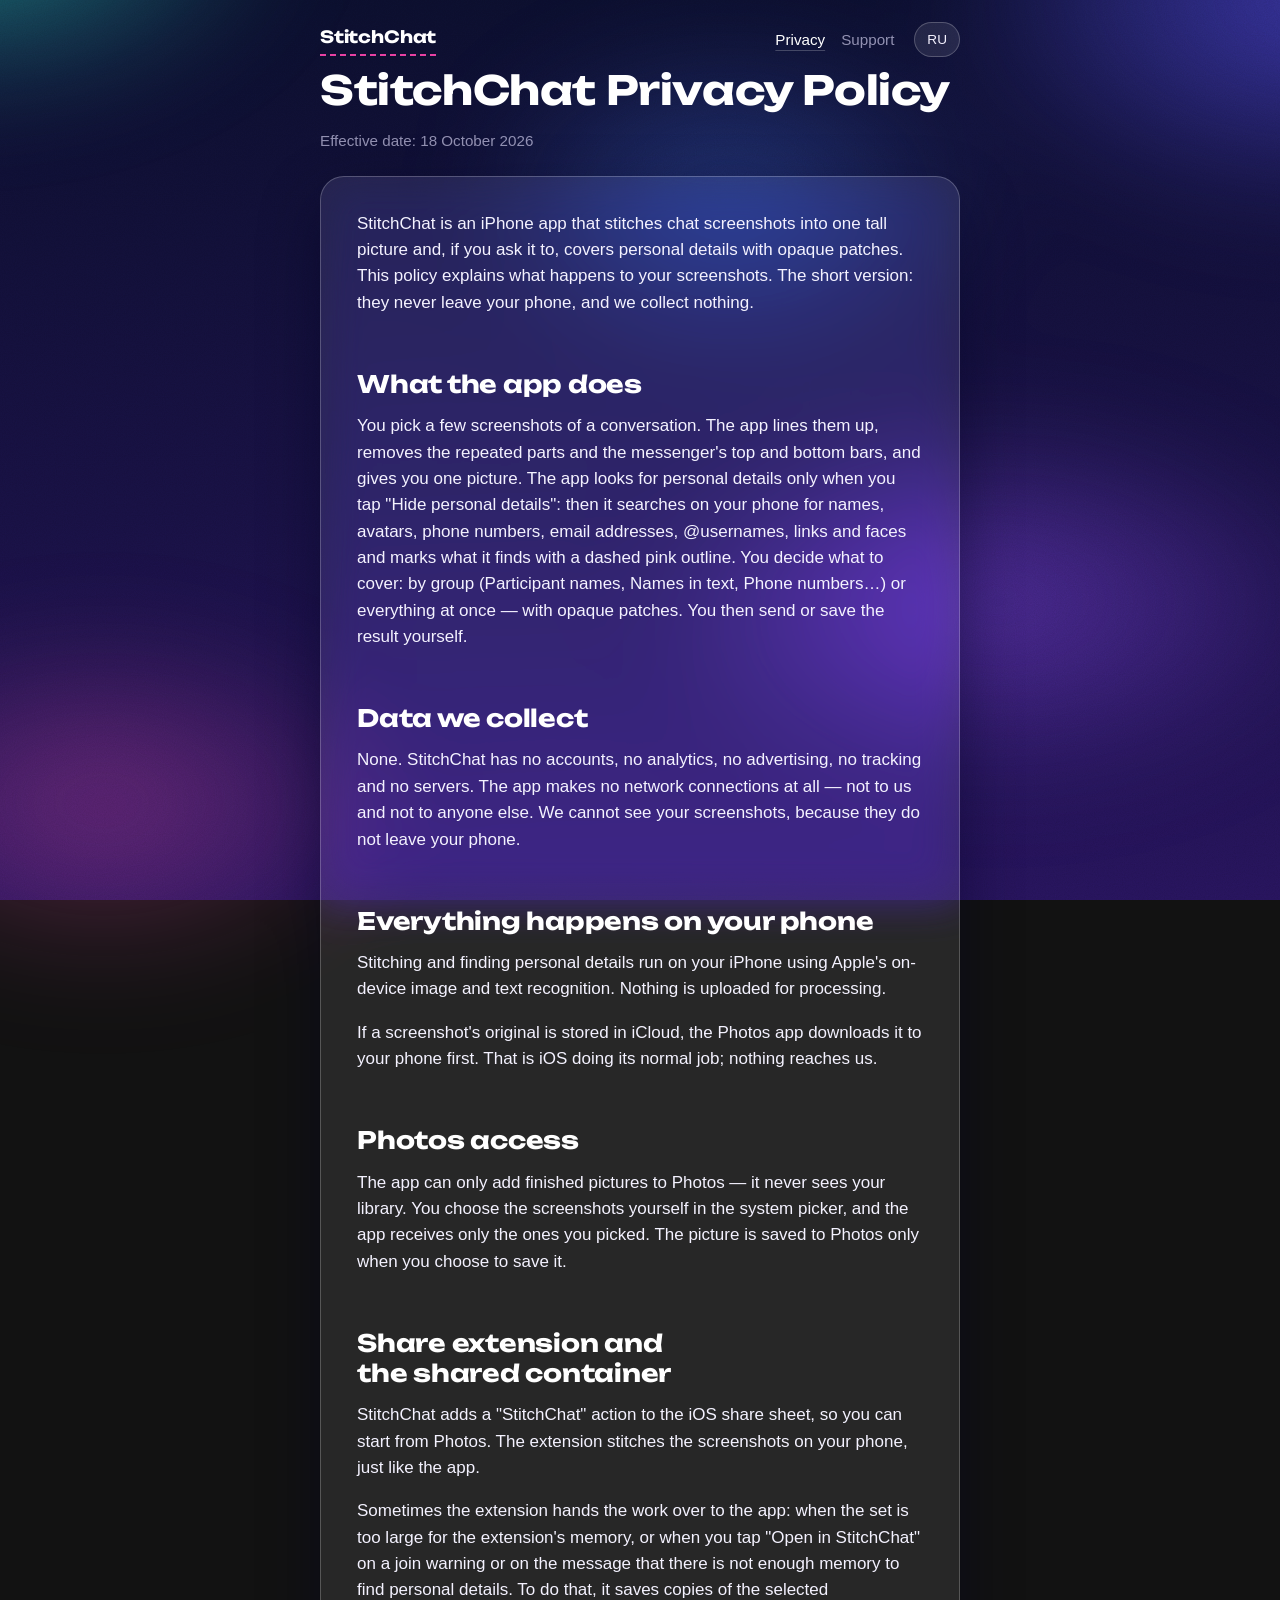
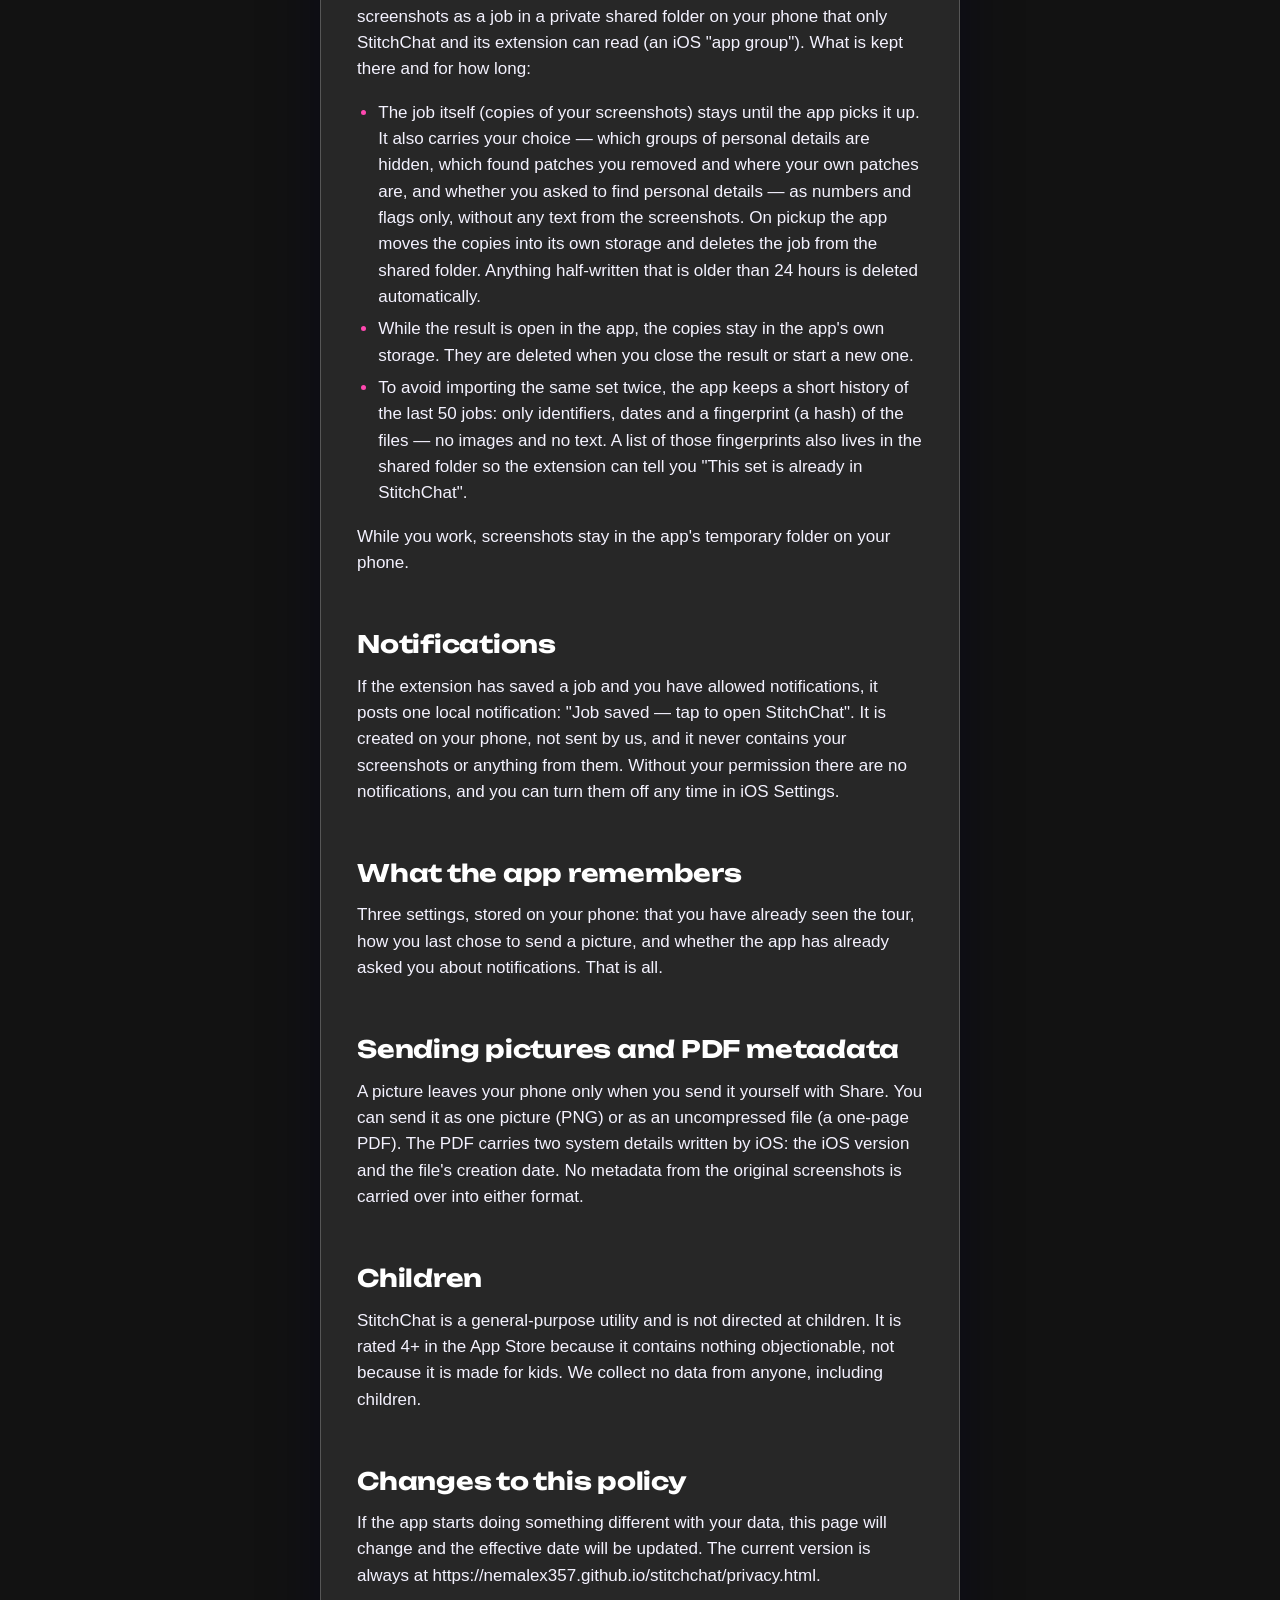
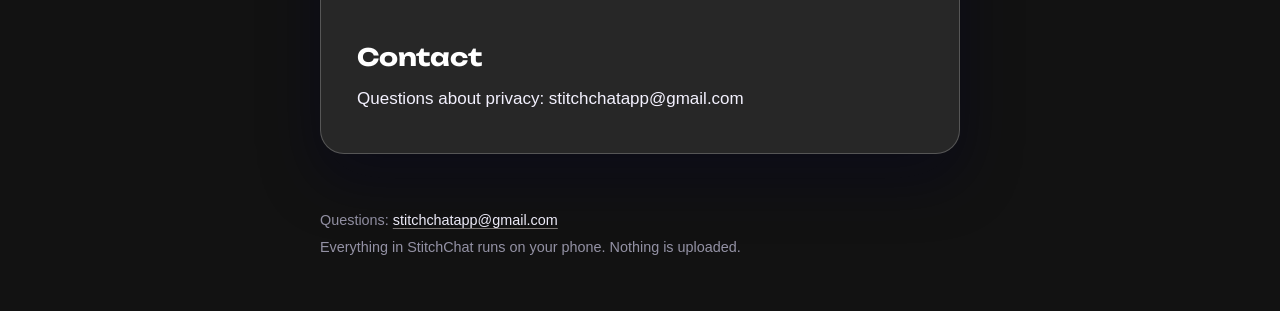
==== commit f11c1dde: "stitchchat: privacy and support (18 October 2026)" ====
--- a/stitchchat/privacy.html
+++ b/stitchchat/privacy.html
@@ -34,7 +34,7 @@
 <p>The app can only add finished pictures to Photos — it never sees your library. You choose the screenshots yourself in the system picker, and the app receives only the ones you picked. The picture is saved to Photos only when you choose to save it.</p>
 <h2>Share extension and the shared container</h2>
 <p>StitchChat adds a "StitchChat" action to the iOS share sheet, so you can start from Photos. The extension stitches the screenshots on your phone, just like the app.</p>
-<p>Sometimes the extension hands the work over to the app: when the set is too large for the extension's memory, or when you tap "Open in StitchChat" on a seam warning or on the message that there is not enough memory to find personal details. To do that, it saves copies of the selected screenshots as a job in a private shared folder on your phone that only StitchChat and its extension can read (an iOS "app group"). What is kept there and for how long:</p>
+<p>Sometimes the extension hands the work over to the app: when the set is too large for the extension's memory, or when you tap "Open in StitchChat" on a join warning or on the message that there is not enough memory to find personal details. To do that, it saves copies of the selected screenshots as a job in a private shared folder on your phone that only StitchChat and its extension can read (an iOS "app group"). What is kept there and for how long:</p>
 <ul><li>The job itself (copies of your screenshots) stays until the app picks it up. It also carries your choice — which groups of personal details are hidden, which found patches you removed and where your own patches are, and whether you asked to find personal details — as numbers and flags only, without any text from the screenshots. On pickup the app moves the copies into its own storage and deletes the job from the shared folder. Anything half-written that is older than 24 hours is deleted automatically.</li><li>While the result is open in the app, the copies stay in the app's own storage. They are deleted when you close the result or start a new one.</li><li>To avoid importing the same set twice, the app keeps a short history of the last 50 jobs: only identifiers, dates and a fingerprint (a hash) of the files — no images and no text. A list of those fingerprints also lives in the shared folder so the extension can tell you "This set is already in StitchChat".</li></ul>
 <p>While you work, screenshots stay in the app's temporary folder on your phone.</p>
 <h2>Notifications</h2>
